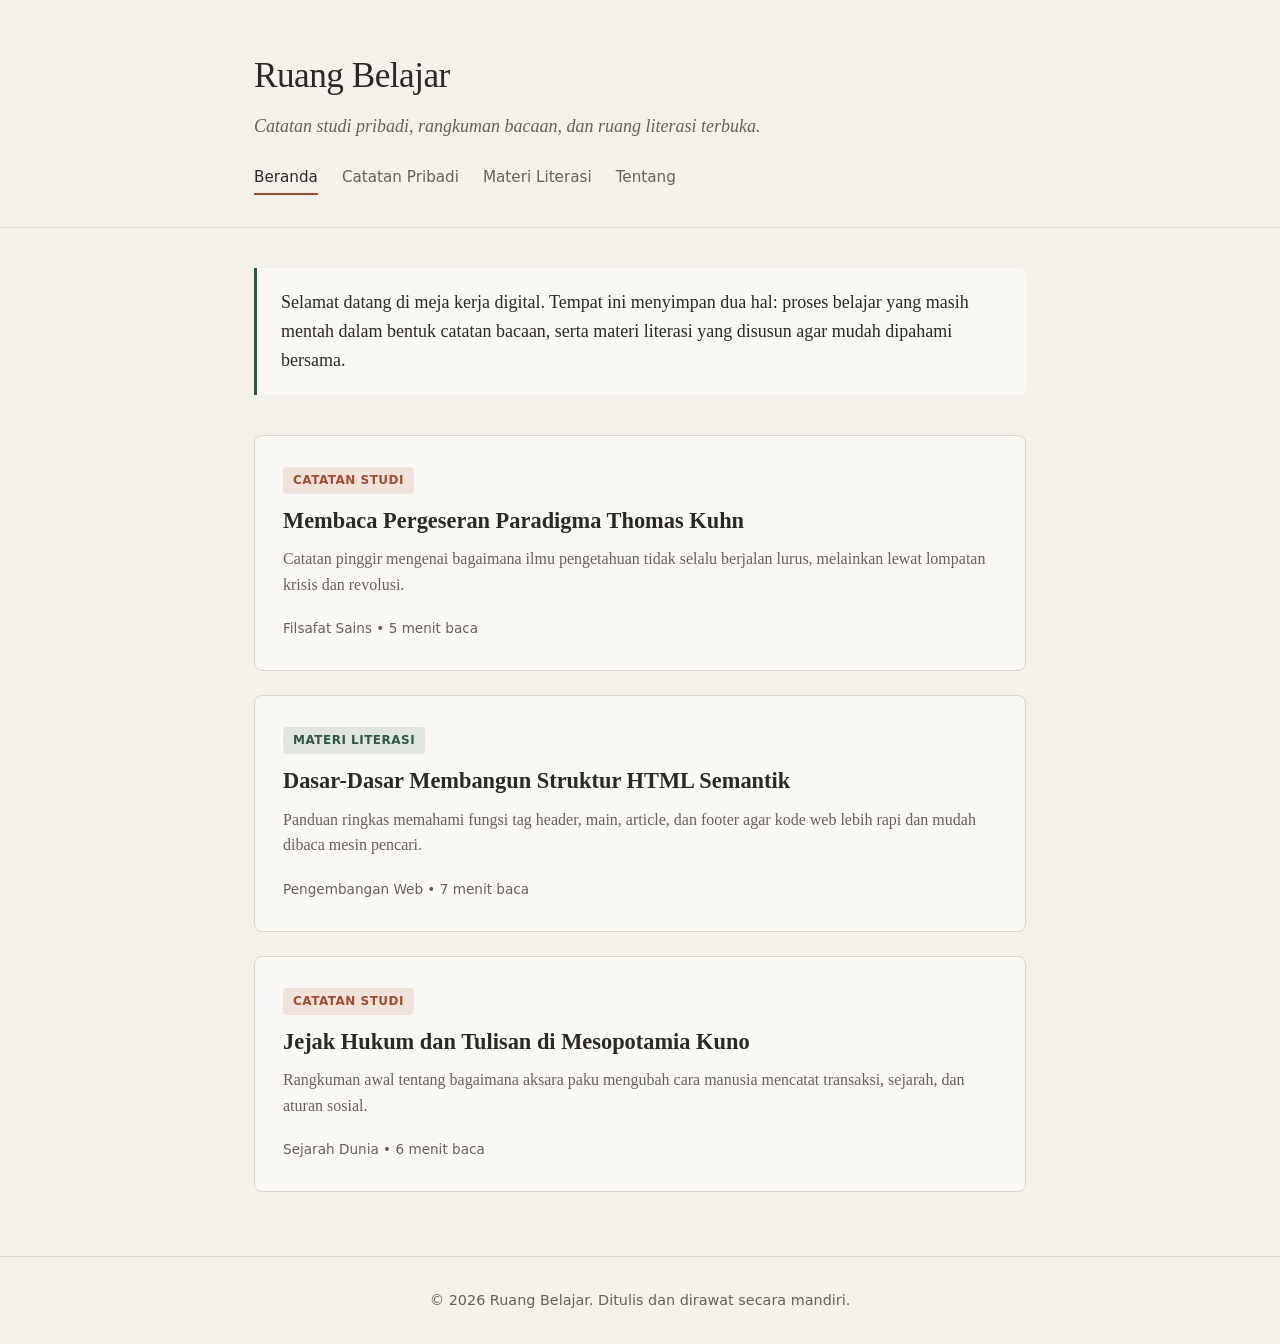
==== index.html @ 1d27f175 "index.html Tambah halaman utama dan gaya CSS Ruang Belajar" ====
<!doctype html>
<html lang="id">
  <head>
    <meta charset="UTF-8" />
    <meta name="viewport" content="width=device-width, initial-scale=1.0" />
    <title>Ruang Belajar — Arsip Pemikiran & Literasi</title>
    <link rel="stylesheet" href="style.css" />
  </head>
  <body>
    <header class="site-header">
      <div class="container">
        <h1 class="site-title">Ruang Belajar</h1>
        <p class="site-subtitle">
          Catatan studi pribadi, rangkuman bacaan, dan ruang literasi terbuka.
        </p>
        <nav class="main-nav">
          <a href="ruang_belajar.html" class="active">Beranda</a>
          <a href="catatan-pribadi.html">Catatan Pribadi</a>
          <a href="materi-literasi.html">Materi Literasi</a>
          <a href="tentang.html">Tentang</a>
        </nav>
      </div>
    </header>

    <main class="container">
      <!-- Pengantar Singkat -->
      <section class="intro-box">
        <p>
          Selamat datang di meja kerja digital. Tempat ini menyimpan dua hal:
          proses belajar yang masih mentah dalam bentuk catatan bacaan, serta
          materi literasi yang disusun agar mudah dipahami bersama.
        </p>
      </section>

      <!-- Daftar Tulisan / Modul -->
      <section class="content-grid">
        <article class="card">
          <span class="badge badge-pribadi">Catatan Studi</span>
          <h2><a href="#">Membaca Pergeseran Paradigma Thomas Kuhn</a></h2>
          <p>
            Catatan pinggir mengenai bagaimana ilmu pengetahuan tidak selalu
            berjalan lurus, melainkan lewat lompatan krisis dan revolusi.
          </p>
          <span class="meta">Filsafat Sains • 5 menit baca</span>
        </article>

        <article class="card">
          <span class="badge badge-literasi">Materi Literasi</span>
          <h2><a href="#">Dasar-Dasar Membangun Struktur HTML Semantik</a></h2>
          <p>
            Panduan ringkas memahami fungsi tag header, main, article, dan
            footer agar kode web lebih rapi dan mudah dibaca mesin pencari.
          </p>
          <span class="meta">Pengembangan Web • 7 menit baca</span>
        </article>

        <article class="card">
          <span class="badge badge-pribadi">Catatan Studi</span>
          <h2><a href="#">Jejak Hukum dan Tulisan di Mesopotamia Kuno</a></h2>
          <p>
            Rangkuman awal tentang bagaimana aksara paku mengubah cara manusia
            mencatat transaksi, sejarah, dan aturan sosial.
          </p>
          <span class="meta">Sejarah Dunia • 6 menit baca</span>
        </article>
      </section>
    </main>

    <footer class="site-footer">
      <div class="container">
        <p>&copy; 2026 Ruang Belajar. Ditulis dan dirawat secara mandiri.</p>
      </div>
    </footer>
  </body>
</html>
---- style.css ----
:root {
  --bg-paper: #f4f1ea;
  --bg-card: #faf8f5;
  --text-ink: #2b2927;
  --text-muted: #66615b;
  --border-line: #dcd6c8;
  --accent-literasi: #2e5a44;
  --accent-pribadi: #a64b2a;
}

* {
  box-sizing: border-box;
  margin: 0;
  padding: 0;
}

body {
  background-color: var(--bg-paper);
  color: var(--text-ink);
  font-family: Georgia, "Times New Roman", serif;
  font-size: 18px;
  line-height: 1.6;
}

.container {
  max-width: 820px;
  margin: 0 auto;
  padding: 0 24px;
}

/* Header & Navigasi */
.site-header {
  padding: 48px 0 32px;
  border-bottom: 1px solid var(--border-line);
  margin-bottom: 40px;
}

.site-title {
  font-size: 2.2rem;
  font-weight: normal;
  letter-spacing: -0.5px;
  margin-bottom: 8px;
}

.site-subtitle {
  color: var(--text-muted);
  font-style: italic;
  margin-bottom: 24px;
}

.main-nav {
  display: flex;
  gap: 24px;
  font-family:
    system-ui,
    -apple-system,
    sans-serif;
  font-size: 0.95rem;
}

.main-nav a {
  text-decoration: none;
  color: var(--text-muted);
  padding-bottom: 4px;
  border-bottom: 2px solid transparent;
  transition:
    color 0.2s,
    border-color 0.2s;
}

.main-nav a:hover,
.main-nav a.active {
  color: var(--text-ink);
  border-bottom-color: var(--accent-pribadi);
}

/* Kotak Pengantar */
.intro-box {
  background-color: var(--bg-card);
  border-left: 3px solid var(--accent-literasi);
  padding: 20px 24px;
  margin-bottom: 40px;
  border-radius: 0 6px 6px 0;
}

/* Daftar Kartu Konten */
.content-grid {
  display: flex;
  flex-direction: column;
  gap: 24px;
}

.card {
  background-color: var(--bg-card);
  border: 1px solid var(--border-line);
  padding: 28px;
  border-radius: 8px;
  transition:
    transform 0.2s ease,
    box-shadow 0.2s ease;
}

.card:hover {
  transform: translateY(-2px);
  box-shadow: 0 6px 16px rgba(43, 41, 39, 0.06);
}

.badge {
  display: inline-block;
  font-family:
    system-ui,
    -apple-system,
    sans-serif;
  font-size: 0.75rem;
  font-weight: 600;
  text-transform: uppercase;
  letter-spacing: 0.5px;
  padding: 4px 10px;
  border-radius: 4px;
  margin-bottom: 12px;
}

.badge-pribadi {
  background-color: rgba(166, 75, 42, 0.12);
  color: var(--accent-pribadi);
}

.badge-literasi {
  background-color: rgba(46, 90, 68, 0.12);
  color: var(--accent-literasi);
}

.card h2 {
  font-size: 1.4rem;
  margin-bottom: 10px;
  line-height: 1.35;
}

.card h2 a {
  text-decoration: none;
  color: var(--text-ink);
}

.card h2 a:hover {
  text-decoration: underline;
}

.card p {
  color: var(--text-muted);
  font-size: 1rem;
  margin-bottom: 16px;
}

.meta {
  font-family:
    system-ui,
    -apple-system,
    sans-serif;
  font-size: 0.85rem;
  color: var(--text-muted);
}

/* Footer */
.site-footer {
  margin-top: 64px;
  padding: 32px 0;
  border-top: 1px solid var(--border-line);
  text-align: center;
  font-family:
    system-ui,
    -apple-system,
    sans-serif;
  font-size: 0.9rem;
  color: var(--text-muted);
}
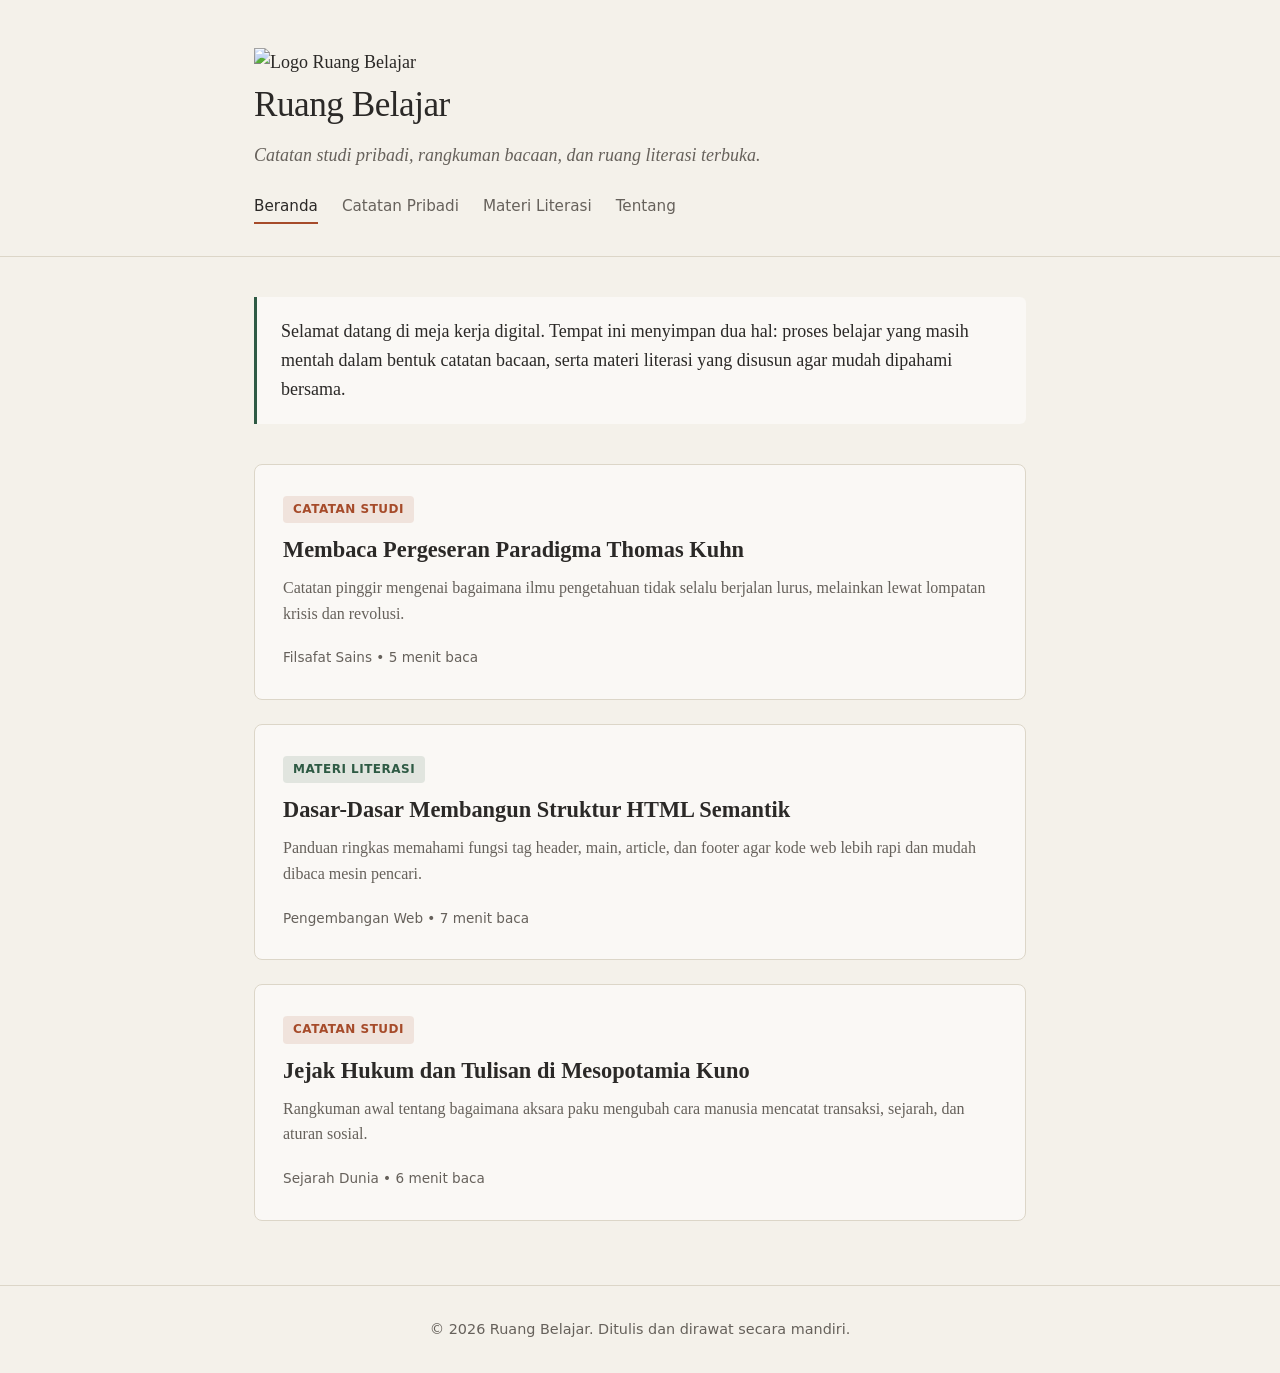
==== commit 94a371b8: "Update index.html" ====
--- a/index.html
+++ b/index.html
@@ -1,18 +1,22 @@
 <!doctype html>
 <html lang="id">
-  <head>
-    <meta charset="UTF-8" />
-    <meta name="viewport" content="width=device-width, initial-scale=1.0" />
+<head>
+    <meta charset="UTF-8">
+    <meta name="viewport" content="width=device-width, initial-scale=1.0">
     <title>Ruang Belajar — Arsip Pemikiran & Literasi</title>
-    <link rel="stylesheet" href="style.css" />
-  </head>
+    <link rel="icon" type="image/png" href="logo_ruang_belajar.png">
+    <link rel="stylesheet" href="style.css">
+</head>
   <body>
     <header class="site-header">
       <div class="container">
-        <h1 class="site-title">Ruang Belajar</h1>
-        <p class="site-subtitle">
-          Catatan studi pribadi, rangkuman bacaan, dan ruang literasi terbuka.
-        </p>
+        <div class="brand-row">
+            <img src="logo_ruang_belajar.png" alt="Logo Ruang Belajar" class="site-logo">
+            <div>
+                <h1 class="site-title">Ruang Belajar</h1>
+                <p class="site-subtitle">Catatan studi pribadi, rangkuman bacaan, dan ruang literasi terbuka.</p>
+            </div>
+        </div>
         <nav class="main-nav">
           <a href="ruang_belajar.html" class="active">Beranda</a>
           <a href="catatan-pribadi.html">Catatan Pribadi</a>
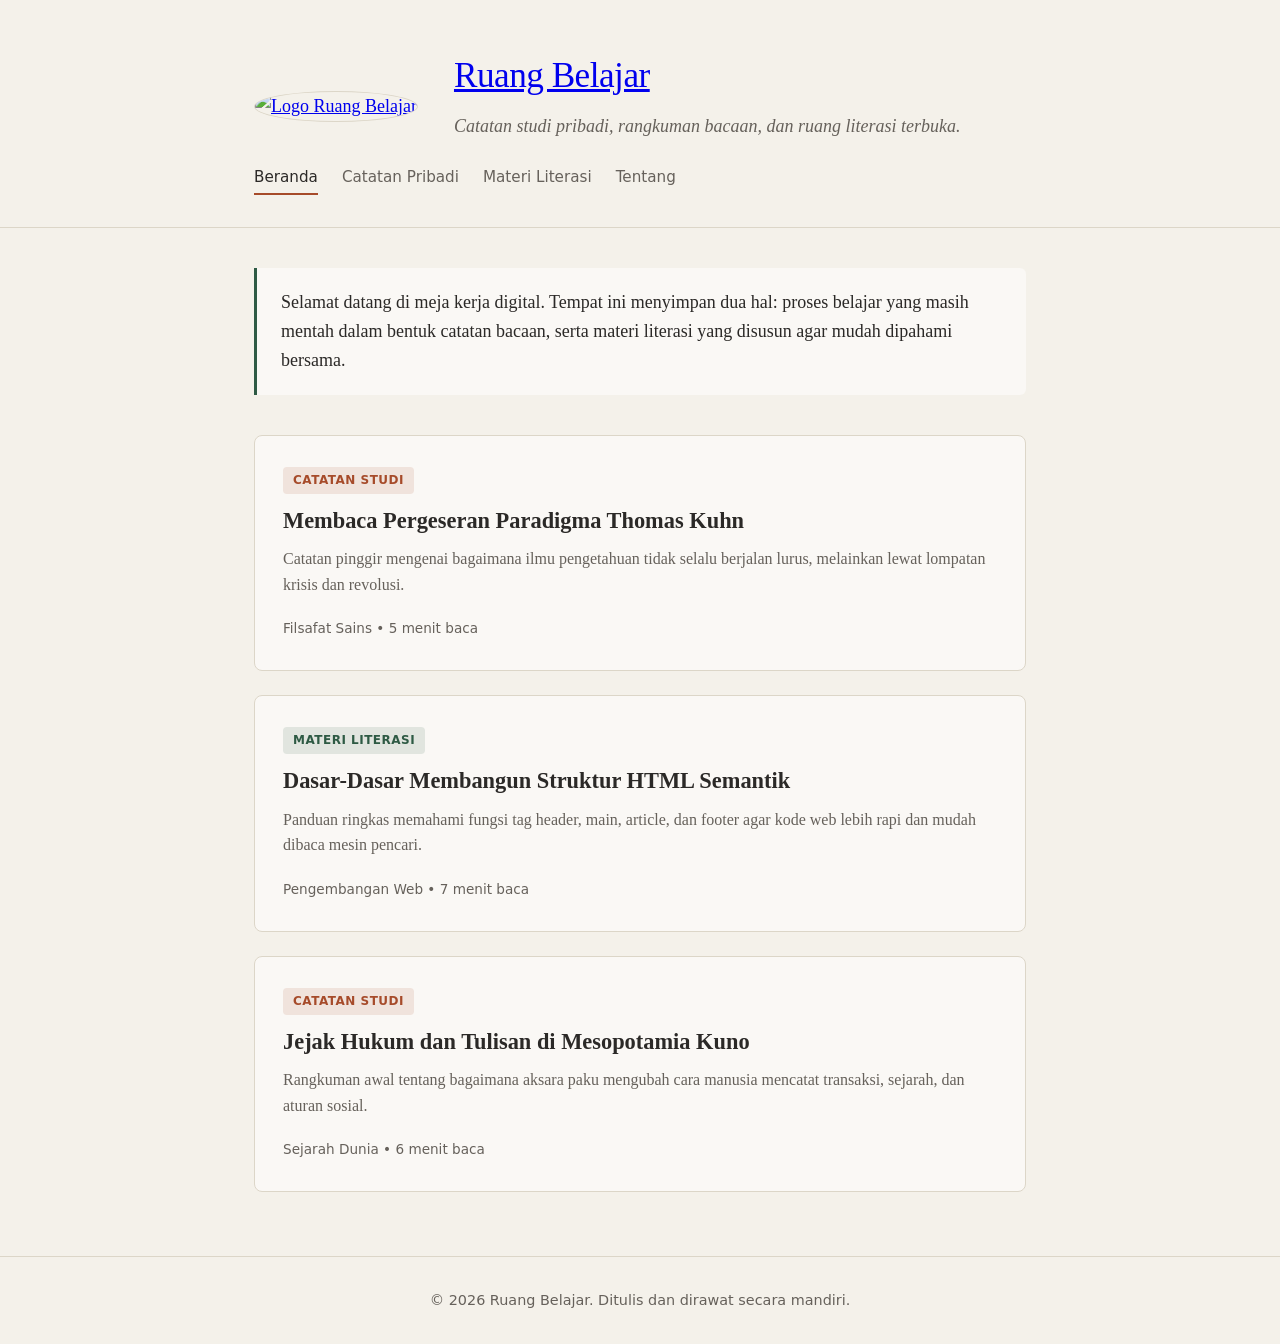
==== commit 364eb48a: "Update index.html" ====
--- a/index.html
+++ b/index.html
@@ -1,21 +1,27 @@
 <!doctype html>
 <html lang="id">
-<head>
-    <meta charset="UTF-8">
-    <meta name="viewport" content="width=device-width, initial-scale=1.0">
+  <head>
+    <meta charset="UTF-8" />
+    <meta name="viewport" content="width=device-width, initial-scale=1.0" />
     <title>Ruang Belajar — Arsip Pemikiran & Literasi</title>
-    <link rel="icon" type="image/png" href="logo_ruang_belajar.png">
-    <link rel="stylesheet" href="style.css">
-</head>
+    <link
+      rel="icon"
+      type="image/png"
+      href="https://raw.githubusercontent.com/pilihankata/ruang_belajar/main/logo_ruang_belajar.png"
+    />
+    <link rel="stylesheet" href="style.css" />
+  </head>
   <body>
     <header class="site-header">
       <div class="container">
         <div class="brand-row">
-            <img src="logo_ruang_belajar.png" alt="Logo Ruang Belajar" class="site-logo">
-            <div>
-                <h1 class="site-title">Ruang Belajar</h1>
-                <p class="site-subtitle">Catatan studi pribadi, rangkuman bacaan, dan ruang literasi terbuka.</p>
-            </div>
+    <a href="ruang_belajar.html" class="brand-link" aria-label="Kembali ke halaman utama Ruang Belajar">
+        <img src="https://raw.githubusercontent.com/pilihankata/ruang_belajar/main/logo_ruang_belajar.png" alt="Logo Ruang Belajar" class="site-logo">
+    </a>
+    <div>
+        <h1 class="site-title"><a href="ruang_belajar.html" class="brand-title-link">Ruang Belajar</a></h1>
+        <p class="site-subtitle">Catatan studi pribadi, rangkuman bacaan, dan ruang literasi terbuka.</p>
+    </div>
         </div>
         <nav class="main-nav">
           <a href="ruang_belajar.html" class="active">Beranda</a>
--- a/style.css
+++ b/style.css
@@ -33,6 +33,21 @@
   padding: 48px 0 32px;
   border-bottom: 1px solid var(--border-line);
   margin-bottom: 40px;
+}
+
+.site-logo {
+  width: 80px;
+  height: 80px;
+  margin-right: 16px;
+  object-fit: cover;
+  border-radius: 50%;
+  border: 1px solid var(--border-line);
+}
+
+.brand-row {
+  display: flex;
+  align-items: center;
+  gap: 20px;
 }
 
 .site-title {
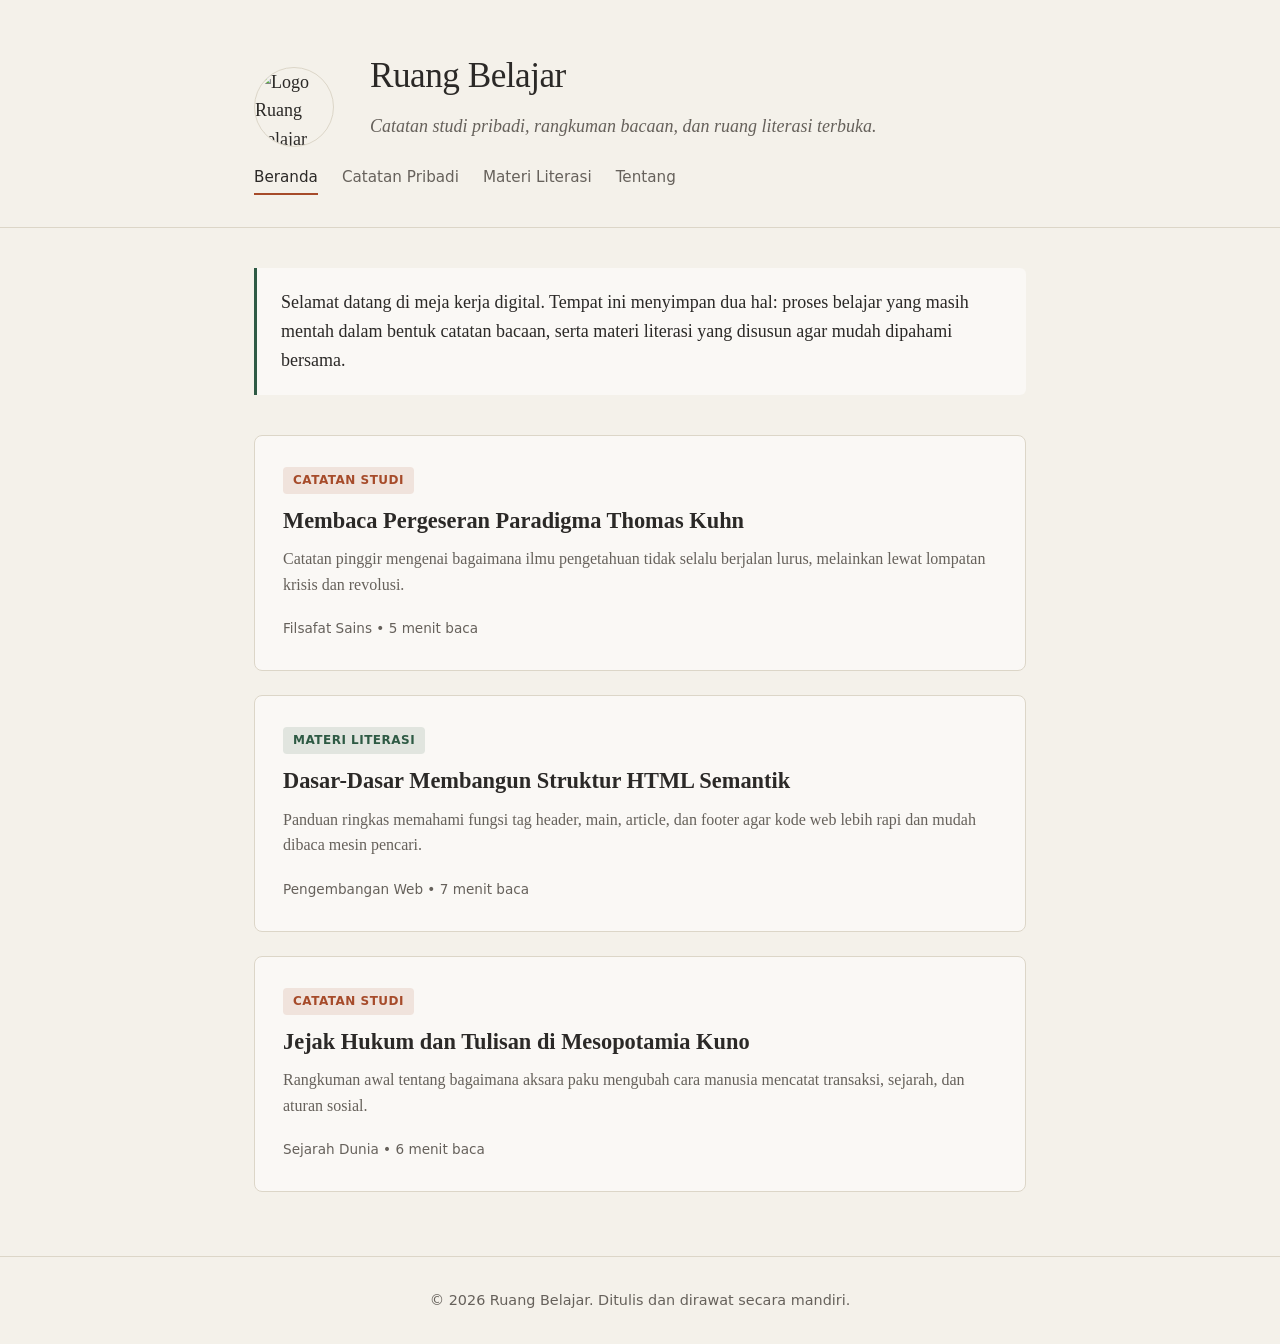
==== commit 1175179b: "Update index.html" ====
--- a/index.html
+++ b/index.html
@@ -13,24 +13,26 @@
   </head>
   <body>
     <header class="site-header">
-      <div class="container">
+    <div class="container">
         <div class="brand-row">
-    <a href="ruang_belajar.html" class="brand-link" aria-label="Kembali ke halaman utama Ruang Belajar">
-        <img src="https://raw.githubusercontent.com/pilihankata/ruang_belajar/main/logo_ruang_belajar.png" alt="Logo Ruang Belajar" class="site-logo">
-    </a>
-    <div>
-        <h1 class="site-title"><a href="ruang_belajar.html" class="brand-title-link">Ruang Belajar</a></h1>
-        <p class="site-subtitle">Catatan studi pribadi, rangkuman bacaan, dan ruang literasi terbuka.</p>
-    </div>
+            <a href="ruang_belajar.html" class="brand-link" aria-label="Kembali ke halaman utama Ruang Belajar">
+                <img src="https://raw.githubusercontent.com/pilihankata/ruang_belajar/main/logo_ruang_belajar.png" alt="Logo Ruang Belajar" class="site-logo">
+            </a>
+            <div>
+                <h1 class="site-title">
+                    <a href="ruang_belajar.html" class="brand-title-link">Ruang Belajar</a>
+                </h1>
+                <p class="site-subtitle">Catatan studi pribadi, rangkuman bacaan, dan ruang literasi terbuka.</p>
+            </div>
         </div>
         <nav class="main-nav">
-          <a href="ruang_belajar.html" class="active">Beranda</a>
-          <a href="catatan-pribadi.html">Catatan Pribadi</a>
-          <a href="materi-literasi.html">Materi Literasi</a>
-          <a href="tentang.html">Tentang</a>
+            <a href="ruang_belajar.html" class="active">Beranda</a>
+            <a href="#">Catatan Pribadi</a>
+            <a href="#">Materi Literasi</a>
+            <a href="#">Tentang</a>
         </nav>
-      </div>
-    </header>
+    </div>
+</header>
 
     <main class="container">
       <!-- Pengantar Singkat -->
--- a/style.css
+++ b/style.css
@@ -188,3 +188,10 @@
   font-size: 0.9rem;
   color: var(--text-muted);
 }
+.brand-link,
+.brand-title-link {
+    text-decoration: none;
+    color: inherit;
+    display: inline-flex;
+    align-items: center;
+}
